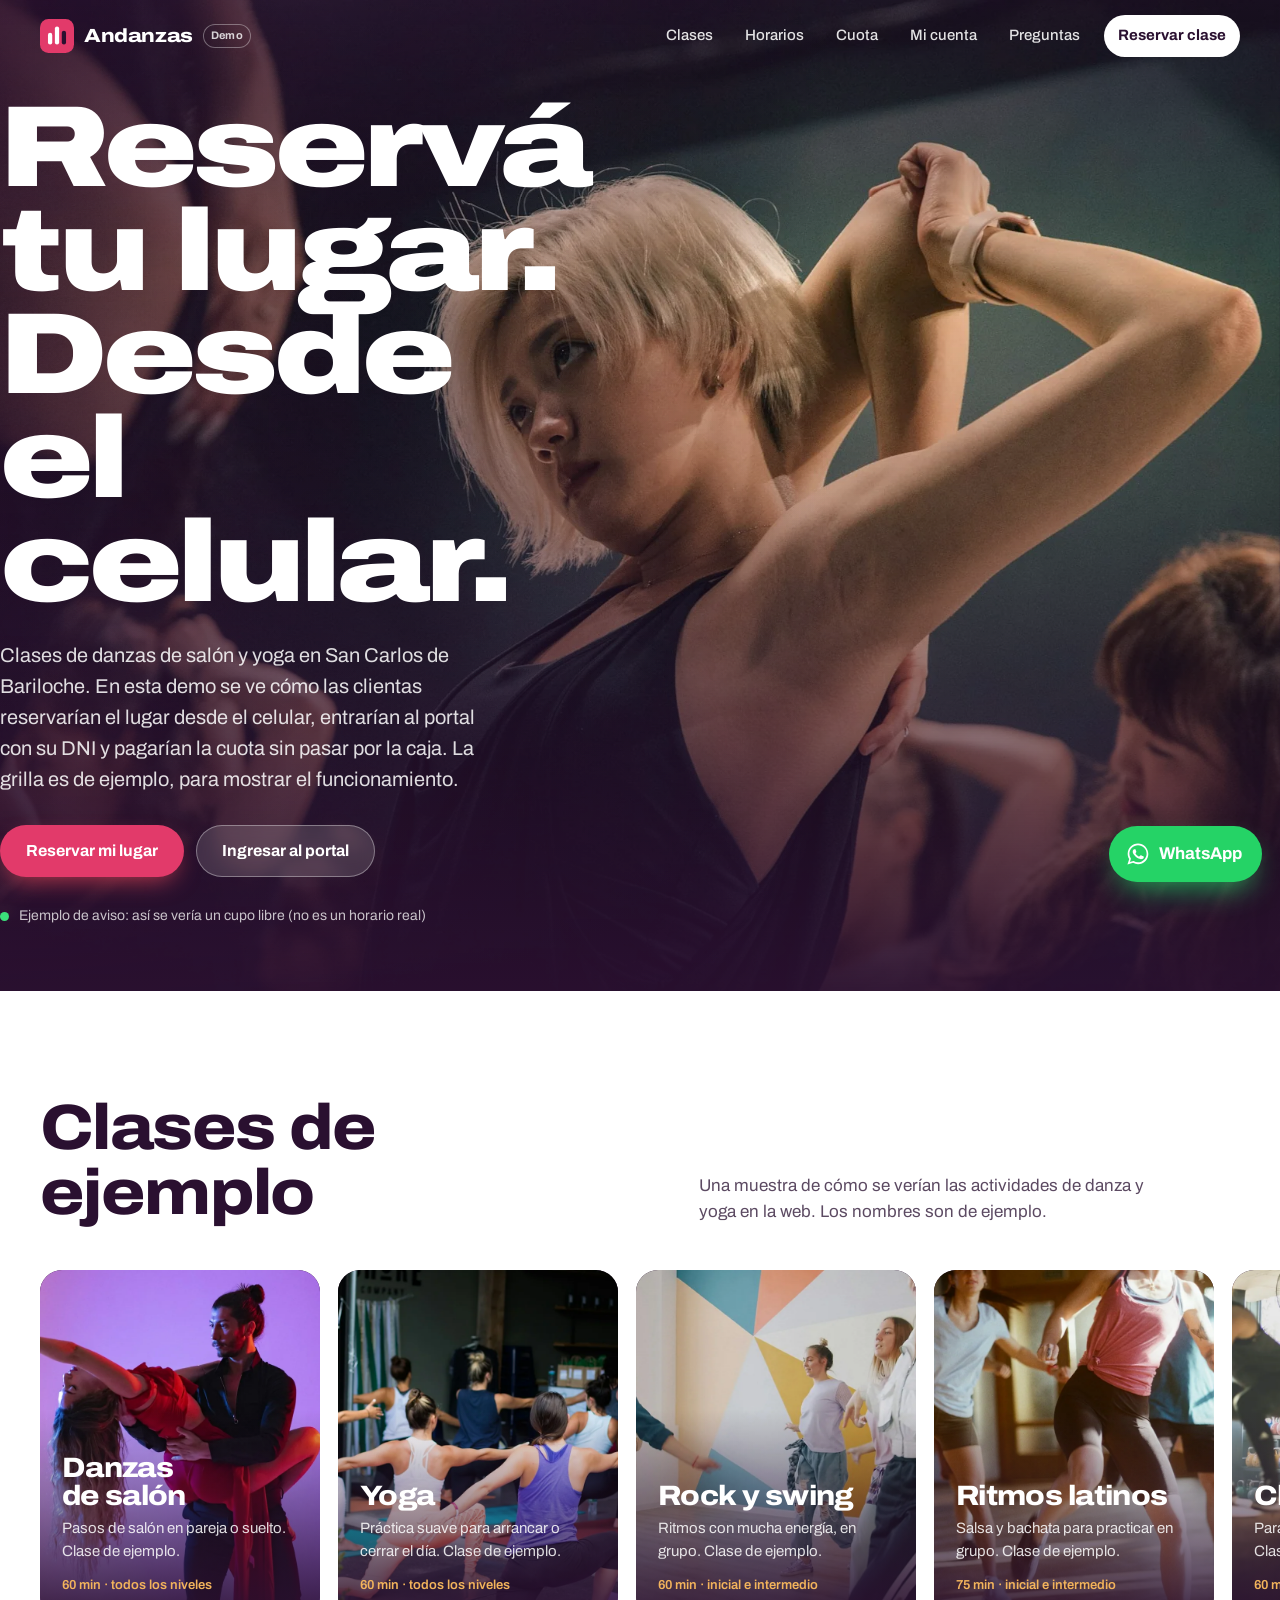
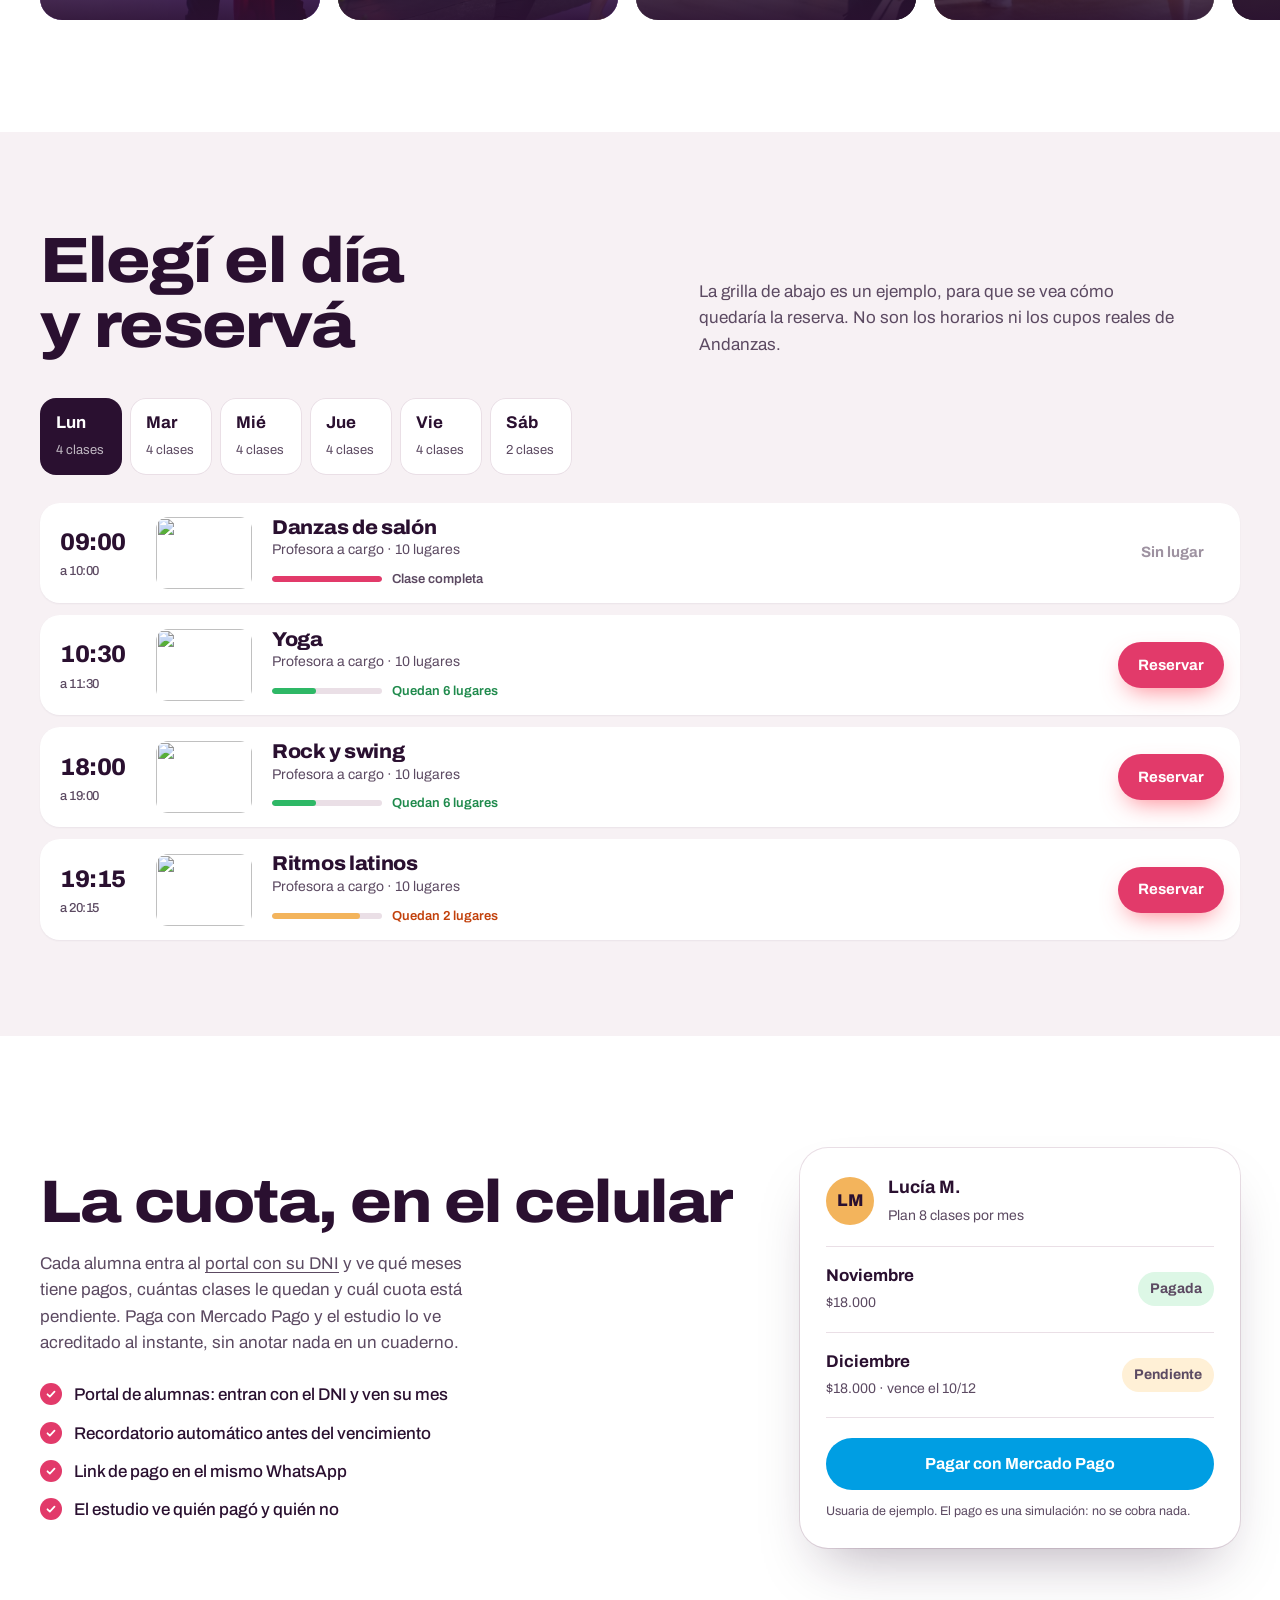
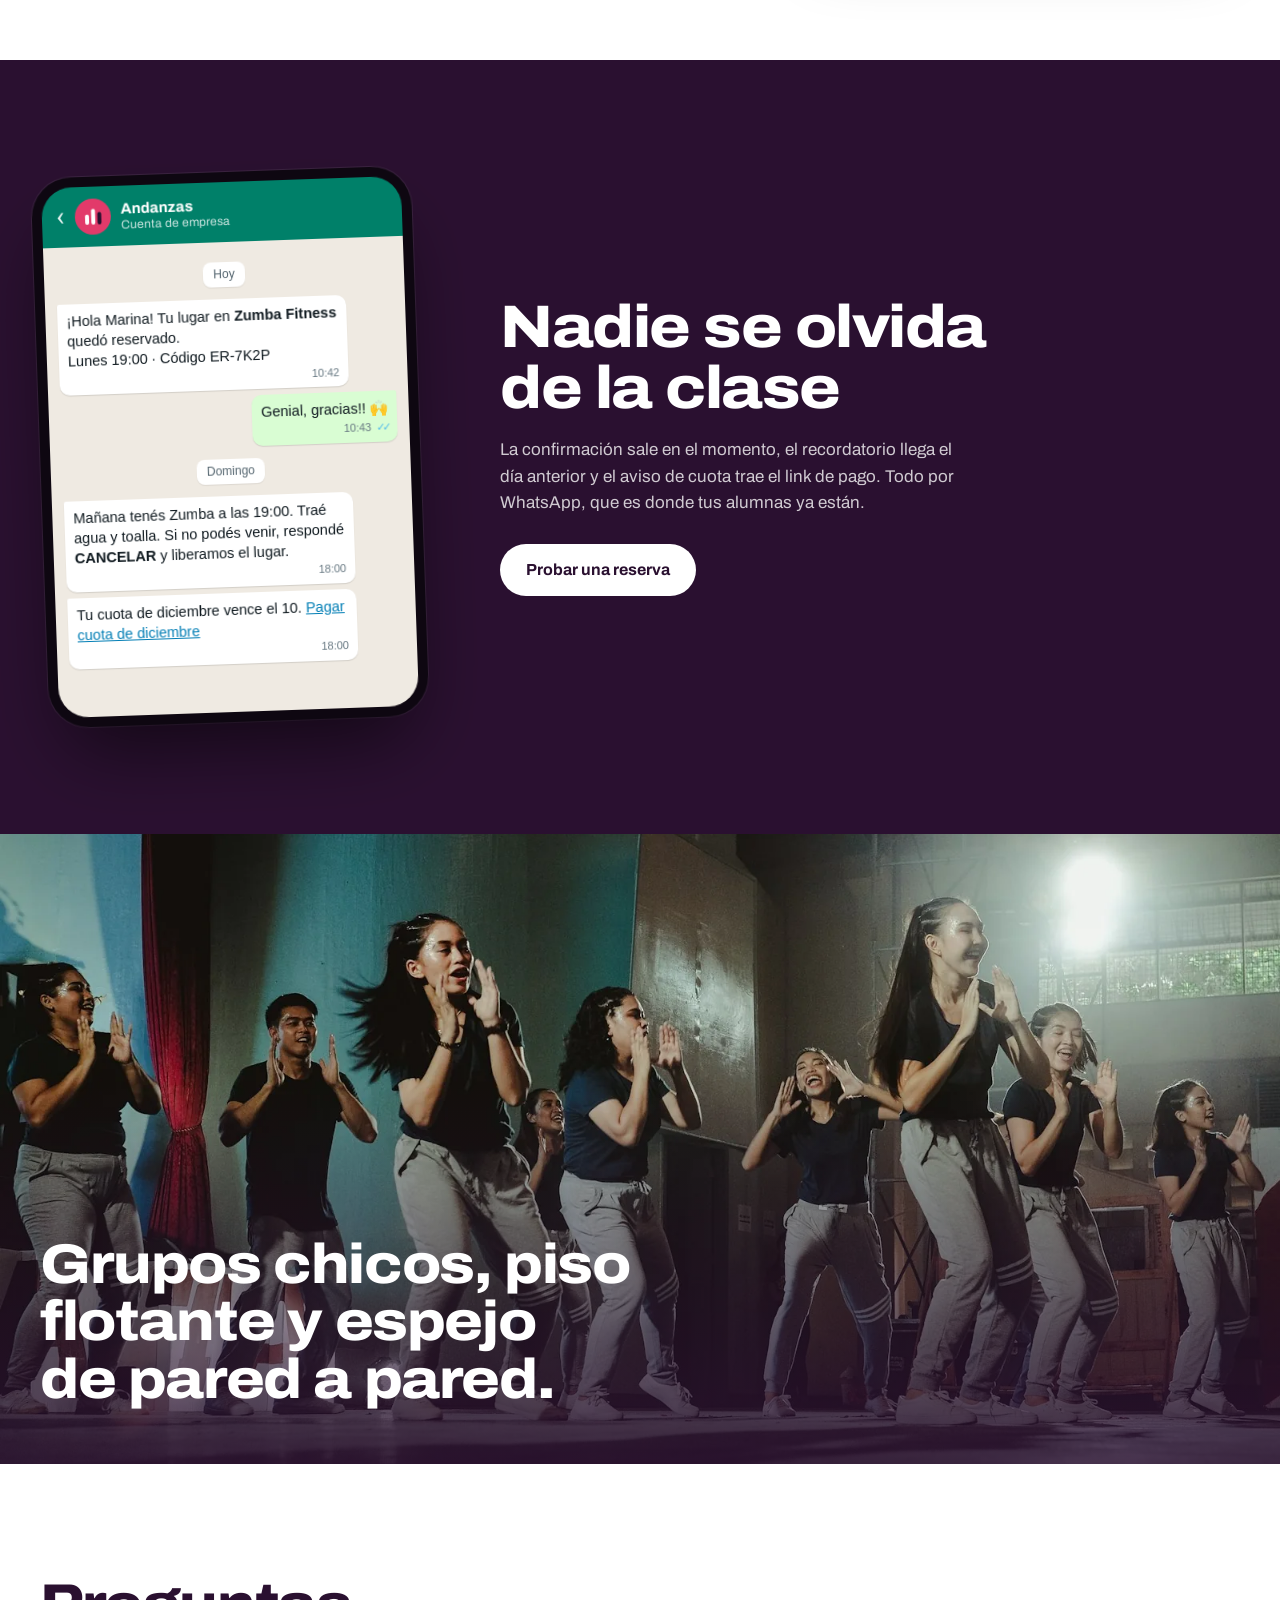
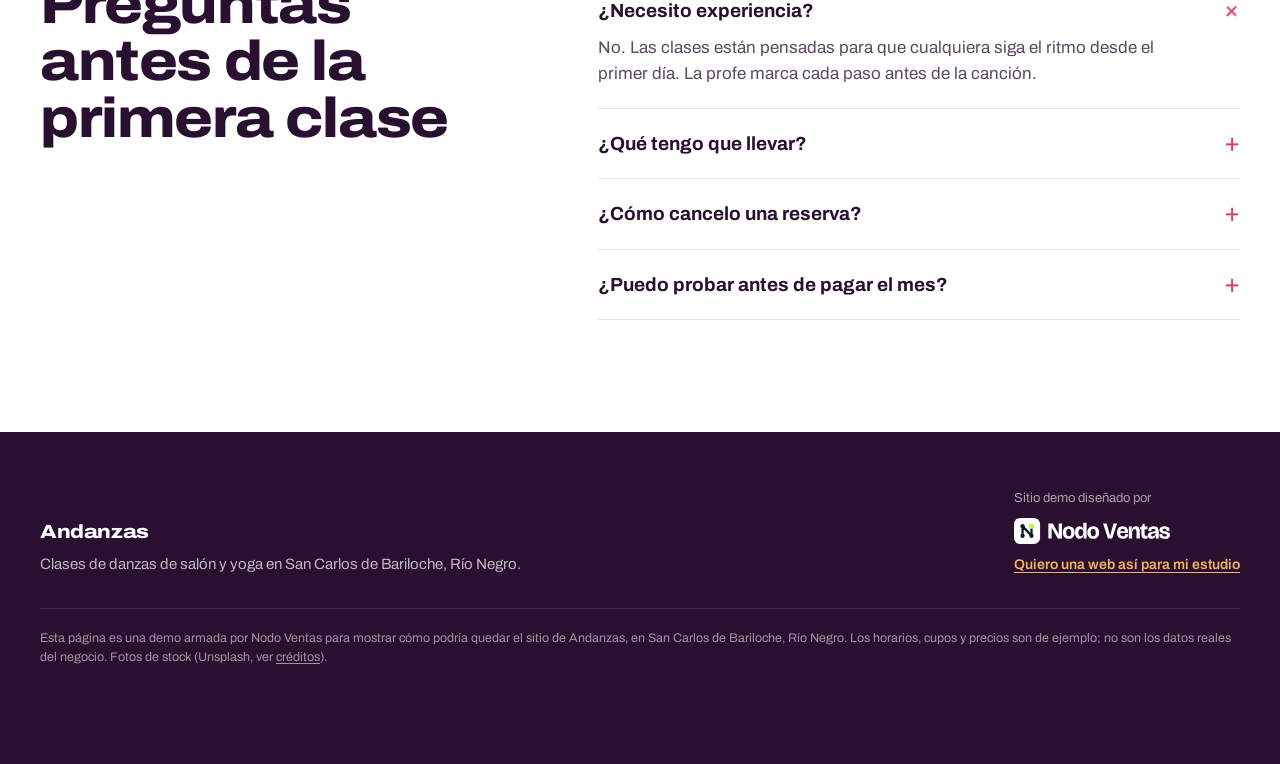
==== index.html @ 7ca219e8 "Demo personalizada de Nodo Ventas: demo-andanzas-bariloche" ====
<!DOCTYPE html>
<html lang="es-AR">
<head>
  <meta charset="utf-8">
  <meta name="viewport" content="width=device-width, initial-scale=1, viewport-fit=cover">
  <title>Andanzas · San Carlos de Bariloche</title>
  <meta name="description" content="Demo de Nodo Ventas para Andanzas, clases de danzas de salón y yoga en San Carlos de Bariloche: reserva desde el celular, portal y cuota. Horarios y precios de ejemplo.">
  <meta name="robots" content="noindex, nofollow">
  <meta name="theme-color" content="#2A1030">
  <link rel="icon" href="favicon.svg" type="image/svg+xml">
  <link rel="preconnect" href="https://fonts.googleapis.com">
  <link rel="preconnect" href="https://fonts.gstatic.com" crossorigin>
  <link href="https://fonts.googleapis.com/css2?family=Archivo:wdth,wght@62..125,400..900&display=swap" rel="stylesheet">
  <link rel="preload" as="image" href="img/hero.webp">
  <link rel="stylesheet" href="styles.css">
</head>
<body>
  <a class="skip" href="#contenido">Saltar al contenido</a>

  <header class="site-header" id="top">
    <div class="wrap header-inner">
      <a class="brand" href="#inicio" aria-label="Andanzas, inicio">
        <svg class="brand-mark" viewBox="0 0 64 64" aria-hidden="true"><rect width="64" height="64" rx="16" fill="#E23A6A"/><rect x="15" y="26" width="8" height="22" rx="4" fill="#fff"/><rect x="28" y="14" width="8" height="34" rx="4" fill="#fff"/><rect x="41" y="22" width="8" height="26" rx="4" fill="#2A1030"/></svg>
        <span class="brand-name">Andanzas</span>
      </a>
      <a class="demo-tag" href="oferta/" title="Sitio demo hecho por Nodo Ventas">Demo</a>
      <button class="menu-btn" type="button" aria-expanded="false" aria-controls="nav" aria-label="Abrir menú"><span></span><span></span></button>
      <nav class="nav" id="nav">
        <a href="#clases">Clases</a>
        <a href="#horarios">Horarios</a>
        <a href="#cuota">Cuota</a>
        <a href="mi-cuenta/">Mi cuenta</a>
        <a href="#preguntas">Preguntas</a>
        <a class="nav-cta" href="#horarios">Reservar clase</a>
      </nav>
    </div>
  </header>

  <main id="contenido">
    <section class="hero" id="inicio">
      <img class="hero-img" src="img/hero.webp" alt="Alumna bailando con los brazos en alto en una clase" width="1920" height="1280" fetchpriority="high">
      <div class="hero-shade" aria-hidden="true"></div>
      <div class="wrap hero-inner no-video">
        <div class="hero-copy">
        <h1 class="hero-title"><span>Reservá tu lugar.</span> <span>Desde el celular.</span></h1>
        <p class="hero-lead">Clases de danzas de salón y yoga en San Carlos de Bariloche. En esta demo se ve cómo las clientas reservarían el lugar desde el celular, entrarían al portal con su DNI y pagarían la cuota sin pasar por la caja. La grilla es de ejemplo, para mostrar el funcionamiento.</p>
        <div class="hero-actions">
          <a class="btn btn-coral" href="#horarios">Reservar mi lugar</a>
          <a class="btn btn-glass" href="mi-cuenta/">Ingresar al portal</a>
        </div>
        <p class="hero-meta"><span class="live-dot" aria-hidden="true"></span> Ejemplo de aviso: así se vería un cupo libre (no es un horario real)</p>
        </div>
      </div>
    </section>

    <section class="clases" id="clases" aria-labelledby="clases-title">
      <div class="wrap section-head">
        <h2 id="clases-title">Clases de ejemplo</h2>
        <p>Una muestra de cómo se verían las actividades de danza y yoga en la web. Los nombres son de ejemplo.</p>
      </div>
      <div class="rail" tabindex="0" aria-label="Clases del estudio">
        <article class="class-tile">
          <img src="img/clase-latino.webp" alt="Pareja bailando un ritmo de salón" loading="lazy" width="1200" height="900">
          <div class="tile-copy"><h3>Danzas de salón</h3><p>Pasos de salón en pareja o suelto. Clase de ejemplo.</p><span class="tile-meta">60 min · todos los niveles</span></div>
        </article>
        <article class="class-tile">
          <img src="img/clase-stretch.webp" alt="Alumna en una pausa de estiramiento" loading="lazy" width="1200" height="900">
          <div class="tile-copy"><h3>Yoga</h3><p>Práctica suave para arrancar o cerrar el día. Clase de ejemplo.</p><span class="tile-meta">60 min · todos los niveles</span></div>
        </article>
        <article class="class-tile">
          <img src="img/clase-coreo.webp" alt="Grupo bailando una coreografía en el estudio" loading="lazy" width="1200" height="900">
          <div class="tile-copy"><h3>Rock y swing</h3><p>Ritmos con mucha energía, en grupo. Clase de ejemplo.</p><span class="tile-meta">60 min · inicial e intermedio</span></div>
        </article>
        <article class="class-tile">
          <img src="img/clase-zumba.webp" alt="Grupo bailando en un salón" loading="lazy" width="1200" height="900">
          <div class="tile-copy"><h3>Ritmos latinos</h3><p>Salsa y bachata para practicar en grupo. Clase de ejemplo.</p><span class="tile-meta">75 min · inicial e intermedio</span></div>
        </article>
        <article class="class-tile">
          <img src="img/clase-funcional.webp" alt="Alumna entrenando" loading="lazy" width="1200" height="900">
          <div class="tile-copy"><h3>Clase inicial</h3><p>Para quien entra por primera vez. Clase de ejemplo.</p><span class="tile-meta">60 min · inicial</span></div>
        </article>
        <article class="class-tile">
          <img src="img/clase-hiit.webp" alt="Alumna en un trabajo de movilidad" loading="lazy" width="1200" height="900">
          <div class="tile-copy"><h3>Estiramiento</h3><p>Cierre suave después de bailar. Clase de ejemplo.</p><span class="tile-meta">45 min · todos los niveles</span></div>
        </article>
      </div>
    </section>

    <section class="horarios" id="horarios" aria-labelledby="horarios-title">
      <div class="wrap">
        <div class="section-head">
          <h2 id="horarios-title">Elegí el día y reservá</h2>
          <p>La grilla de abajo es un ejemplo, para que se vea cómo quedaría la reserva. No son los horarios ni los cupos reales de Andanzas.</p>
        </div>
        <div class="days" role="tablist" aria-label="Día de la semana" id="days"></div>
        <div class="schedule" id="schedule" role="tabpanel" aria-live="polite"></div>
      </div>
    </section>

    <section class="cuota" id="cuota" aria-labelledby="cuota-title">
      <div class="wrap cuota-grid">
        <div class="cuota-copy">
          <h2 id="cuota-title">La cuota, en el celular</h2>
          <p>Cada alumna entra al <a href="mi-cuenta/">portal con su DNI</a> y ve qué meses tiene pagos, cuántas clases le quedan y cuál cuota está pendiente. Paga con Mercado Pago y el estudio lo ve acreditado al instante, sin anotar nada en un cuaderno.</p>
          <ul class="ticks">
            <li>Portal de alumnas: entran con el DNI y ven su mes</li>
            <li>Recordatorio automático antes del vencimiento</li>
            <li>Link de pago en el mismo WhatsApp</li>
            <li>El estudio ve quién pagó y quién no</li>
          </ul>
        </div>
        <div class="account" aria-label="Cuenta de alumna de ejemplo">
          <div class="account-head">
            <div class="avatar" aria-hidden="true">LM</div>
            <div><strong>Lucía M.</strong><span>Plan 8 clases por mes</span></div>
          </div>
          <div class="fee-row"><div><strong>Noviembre</strong><span>$18.000</span></div><span class="badge badge-ok">Pagada</span></div>
          <div class="fee-row" id="fee-dic"><div><strong>Diciembre</strong><span>$18.000 · vence el 10/12</span></div><span class="badge badge-pend" id="badge-dic">Pendiente</span></div>
          <button class="btn btn-mp" type="button" id="btn-mp">Pagar con Mercado Pago</button>
          <p class="fine-print">Usuaria de ejemplo. El pago es una simulación: no se cobra nada.</p>
        </div>
      </div>
    </section>

    <section class="avisos" aria-labelledby="avisos-title">
      <div class="wrap avisos-grid">
        <div class="phone" aria-hidden="true">
          <div class="wa-top"><span class="wa-back">‹</span><span class="wa-ava"><svg viewBox="0 0 64 64"><rect width="64" height="64" rx="32" fill="#E23A6A"/><rect x="18" y="28" width="7" height="18" rx="3.5" fill="#fff"/><rect x="29" y="18" width="7" height="28" rx="3.5" fill="#fff"/><rect x="40" y="24" width="7" height="22" rx="3.5" fill="#2A1030"/></svg></span><span class="wa-name"><b>Andanzas</b><small>Cuenta de empresa</small></span></div>
          <div class="wa-body">
            <div class="wa-day">Hoy</div>
            <div class="bubble in"><p>¡Hola Marina! Tu lugar en <b>Zumba Fitness</b> quedó reservado.<br>Lunes 19:00 · Código ER-7K2P</p><time>10:42</time></div>
            <div class="bubble out"><p>Genial, gracias!! 🙌</p><time>10:43 <span class="ticks-blue">✓✓</span></time></div>
            <div class="wa-day">Domingo</div>
            <div class="bubble in"><p>Mañana tenés Zumba a las 19:00. Traé agua y toalla. Si no podés venir, respondé <b>CANCELAR</b> y liberamos el lugar.</p><time>18:00</time></div>
            <div class="bubble in"><p>Tu cuota de diciembre vence el 10. <span class="wa-link">Pagar cuota de diciembre</span></p><time>18:00</time></div>
          </div>
        </div>
        <div class="avisos-copy">
          <h2 id="avisos-title">Nadie se olvida de la clase</h2>
          <p>La confirmación sale en el momento, el recordatorio llega el día anterior y el aviso de cuota trae el link de pago. Todo por WhatsApp, que es donde tus alumnas ya están.</p>
          <a class="btn btn-ink" href="#horarios">Probar una reserva</a>
        </div>
      </div>
    </section>

    <section class="sala" aria-label="El estudio">
      <img src="img/grupo-hiphop.webp" alt="Grupo bailando una coreografía frente al espejo" loading="lazy" width="1600" height="1000">
      <div class="wrap sala-copy">
        <h2>Grupos chicos, piso flotante y espejo de pared a pared.</h2>
      </div>
    </section>

    <section class="faq" id="preguntas" aria-labelledby="faq-title">
      <div class="wrap faq-grid">
        <h2 id="faq-title">Preguntas antes de la primera clase</h2>
        <div>
          <details open><summary>¿Necesito experiencia?</summary><p>No. Las clases están pensadas para que cualquiera siga el ritmo desde el primer día. La profe marca cada paso antes de la canción.</p></details>
          <details><summary>¿Qué tengo que llevar?</summary><p>Zapatillas cómodas, ropa para moverte, agua y una toalla chica. Las colchonetas las pone el estudio.</p></details>
          <details><summary>¿Cómo cancelo una reserva?</summary><p>Respondé CANCELAR al WhatsApp de confirmación hasta 2 horas antes. El lugar se libera para otra alumna.</p></details>
          <details><summary>¿Puedo probar antes de pagar el mes?</summary><p>Sí, la primera clase es de prueba. Reservala como cualquier otra y avisanos que es tu primera vez.</p></details>
        </div>
      </div>
    </section>
  </main>

  <footer class="site-footer">
    <div class="wrap footer-grid">
      <div class="footer-brand">
        <span class="brand-name">Andanzas</span>
        <p>Clases de danzas de salón y yoga en San Carlos de Bariloche, Río Negro.</p>
      </div>
      <div class="made-by">
        <span>Sitio demo diseñado por</span>
        <a href="oferta/" aria-label="Nodo Ventas, ver la oferta"><img src="img/nodo/nodo-ventas-logo-blanco.svg" alt="Nodo Ventas" width="150" height="25"></a>
        <a class="made-link" href="oferta/">Quiero una web así para mi estudio</a>
      </div>
    </div>
    <p class="wrap legal">Esta página es una demo armada por Nodo Ventas para mostrar cómo podría quedar el sitio de Andanzas, en San Carlos de Bariloche, Río Negro. Los horarios, cupos y precios son de ejemplo; no son los datos reales del negocio. Fotos de stock (Unsplash, ver <a href="CREDITS.md">créditos</a>).</p>
  </footer>

  <a class="wa-float" href="https://wa.me/5491100000000?text=Hola%21%20Quiero%20reservar%20una%20clase%20de%20prueba" id="btn-wa" target="_blank" rel="noopener" aria-label="Escribir por WhatsApp">
    <svg viewBox="0 0 32 32" aria-hidden="true"><path fill="currentColor" d="M16 3C9 3 3.3 8.6 3.3 15.6c0 2.4.7 4.7 1.9 6.7L3 29l6.9-2.1c1.9 1 4 1.6 6.1 1.6 7 0 12.7-5.6 12.7-12.6S23 3 16 3zm0 23.2c-1.9 0-3.8-.5-5.4-1.5l-.4-.2-4.1 1.2 1.2-4-.3-.4a10.4 10.4 0 0 1-1.6-5.6C5.4 9.9 10.1 5.3 16 5.3s10.6 4.6 10.6 10.3S21.9 26.2 16 26.2zm5.8-7.7c-.3-.2-1.9-.9-2.2-1-.3-.1-.5-.2-.7.2-.2.3-.8 1-1 1.2-.2.2-.4.2-.7.1-.3-.2-1.3-.5-2.5-1.6-.9-.8-1.6-1.8-1.7-2.1-.2-.3 0-.5.1-.6l.5-.6c.2-.2.2-.3.3-.6.1-.2 0-.4 0-.6l-1-2.4c-.3-.6-.5-.5-.7-.5h-.6c-.2 0-.6.1-.9.4-.3.3-1.2 1.1-1.2 2.7s1.2 3.2 1.4 3.4c.2.2 2.4 3.6 5.8 5 2.9 1.1 3.4.9 4 .8.6-.1 1.9-.8 2.2-1.5.3-.8.3-1.4.2-1.5-.1-.2-.3-.3-.6-.4z"/></svg>
    <span>WhatsApp</span>
  </a>

  <div class="modal" id="modal-reserva" hidden>
    <div class="sheet" role="dialog" aria-modal="true" aria-labelledby="reserva-titulo">
      <button class="sheet-x" type="button" data-close aria-label="Cerrar">×</button>
      <div id="reserva-form">
        <h2 id="reserva-titulo">Reservar lugar</h2>
        <p class="class-resume" id="reserva-resumen"></p>
        <label for="nombre">Tu nombre</label>
        <input id="nombre" name="nombre" autocomplete="name" required placeholder="Marina López">
        <label for="whatsapp">Tu WhatsApp</label>
        <input id="whatsapp" name="whatsapp" inputmode="tel" autocomplete="tel" required placeholder="362 455-0000">
        <button class="btn btn-coral btn-block" type="button" id="btn-confirmar">Confirmar reserva</button>
        <p class="fine-print">Demo: los datos quedan solo en este celular y no se envía ningún mensaje.</p>
      </div>
      <div id="reserva-ok" hidden>
        <div class="ok-head">
          <span class="ok-check" aria-hidden="true"><svg viewBox="0 0 24 24"><path d="M5 12.5l4.2 4.2L19 7" fill="none" stroke="currentColor" stroke-width="2.6" stroke-linecap="round" stroke-linejoin="round"/></svg></span>
          <div><h2>Lugar reservado</h2><p class="class-resume" id="ok-resumen"></p></div>
        </div>
        <p class="wa-label">Este WhatsApp le llega a la alumna:</p>
        <div class="wa-mini">
          <div class="wa-top"><span class="wa-ava"><svg viewBox="0 0 64 64"><rect width="64" height="64" rx="32" fill="#E23A6A"/><rect x="18" y="28" width="7" height="18" rx="3.5" fill="#fff"/><rect x="29" y="18" width="7" height="28" rx="3.5" fill="#fff"/><rect x="40" y="24" width="7" height="22" rx="3.5" fill="#2A1030"/></svg></span><span class="wa-name"><b>Andanzas</b><small>en línea</small></span></div>
          <div class="wa-body"><div class="bubble in" id="ok-wa"></div></div>
        </div>
        <button class="btn btn-ink btn-block" type="button" data-close>Listo</button>
      </div>
    </div>
  </div>

  <div class="modal" id="modal-pago" hidden>
    <div class="sheet" role="dialog" aria-modal="true" aria-labelledby="pago-titulo">
      <button class="sheet-x" type="button" data-close aria-label="Cerrar">×</button>
      <div id="pago-form">
        <h2 id="pago-titulo">Cuota de diciembre</h2>
        <p class="pay-amount">$18.000</p>
        <p class="class-resume">Plan 8 clases · Andanzas</p>
        <fieldset class="pay-methods">
          <legend>Medio de pago</legend>
          <label><input type="radio" name="pm" checked> Dinero en cuenta de Mercado Pago</label>
          <label><input type="radio" name="pm"> Tarjeta de débito o crédito</label>
        </fieldset>
        <button class="btn btn-mp btn-block" type="button" id="btn-pagar">Pagar $18.000</button>
        <p class="fine-print">Simulación de demo: no se abre un checkout real ni se cobra nada.</p>
      </div>
      <div id="pago-ok" hidden>
        <div class="ok-head">
          <span class="ok-check" aria-hidden="true"><svg viewBox="0 0 24 24"><path d="M5 12.5l4.2 4.2L19 7" fill="none" stroke="currentColor" stroke-width="2.6" stroke-linecap="round" stroke-linejoin="round"/></svg></span>
          <div><h2>Pago aprobado</h2><p class="class-resume">Diciembre quedó acreditado en tu cuenta.</p></div>
        </div>
        <button class="btn btn-ink btn-block" type="button" data-close>Volver</button>
      </div>
    </div>
  </div>

  <script src="app.js"></script>
</body>
</html>
---- styles.css ----
:root {
  --plum: #2A1030;
  --plum-2: #3D1848;
  --coral: #E23A6A;
  --coral-ink: #C41F52;
  --amber: #F3B45C;
  --paper: #FFFFFF;
  --mist: #F7F1F4;
  --ink: #2A1030;
  --ink-soft: #5C4A62;
  --line: #EADFE6;
  --mp: #009EE3;
  --wa: #25D366;
  --font: "Archivo", "Helvetica Neue", Arial, sans-serif;
  --max: 1200px;
  --ease: cubic-bezier(.16, 1, .3, 1);
}
*, *::before, *::after { box-sizing: border-box; }
html { scroll-behavior: smooth; -webkit-text-size-adjust: 100%; }
@media (prefers-reduced-motion: reduce) { html { scroll-behavior: auto; } *, *::before, *::after { animation: none !important; transition: none !important; } }
body { margin: 0; background: var(--paper); color: var(--ink); font-family: var(--font); font-size: 17px; line-height: 1.55; -webkit-font-smoothing: antialiased; font-variation-settings: "wdth" 100; }
::selection { background: var(--coral); color: #fff; }
img { max-width: 100%; display: block; }
a { color: inherit; text-underline-offset: .18em; }
button, input { font: inherit; color: inherit; }
button { cursor: pointer; }
:focus-visible { outline: 3px solid var(--amber); outline-offset: 3px; border-radius: 6px; }
h1, h2, h3 { margin: 0; line-height: 1.02; letter-spacing: -0.025em; font-weight: 800; font-stretch: 112%; font-variation-settings: "wdth" 112; text-wrap: balance; }
p { margin: 0; }
.wrap { width: min(var(--max), calc(100% - 40px)); margin-inline: auto; }
.skip { position: absolute; left: 12px; top: -48px; z-index: 100; background: var(--amber); color: var(--ink); padding: 8px 12px; border-radius: 8px; }
.skip:focus { top: 12px; }

/* header */
.site-header { position: fixed; inset: 0 0 auto; z-index: 40; color: #fff; transition: background .4s var(--ease), box-shadow .4s var(--ease); }
.site-header.solid { background: rgba(36, 16, 43, .92); backdrop-filter: saturate(1.4) blur(14px); box-shadow: 0 1px 0 rgba(255,255,255,.08); }
.header-inner { display: flex; align-items: center; justify-content: space-between; min-height: 72px; gap: 16px; }
.brand { display: inline-flex; align-items: center; gap: 10px; text-decoration: none; }
.brand-mark { width: 34px; height: 34px; }
.brand-name { font-weight: 800; font-size: 19px; letter-spacing: -0.02em; font-variation-settings: "wdth" 118; }
.nav { display: flex; align-items: center; gap: 4px; }
.nav a { text-decoration: none; font-size: 15px; font-weight: 500; padding: 9px 14px; border-radius: 999px; opacity: .88; transition: background .2s, opacity .2s; }
.nav a:hover { opacity: 1; background: rgba(255,255,255,.1); }
.nav .nav-cta { background: #fff; color: var(--plum); font-weight: 700; opacity: 1; margin-left: 6px; }
.nav .nav-cta:hover { background: var(--amber); }
.menu-btn { display: none; width: 44px; height: 44px; border: 0; border-radius: 12px; background: rgba(255,255,255,.12); position: relative; }
.menu-btn span { position: absolute; left: 13px; right: 13px; height: 2px; background: #fff; border-radius: 2px; transition: transform .3s var(--ease); }
.menu-btn span:first-child { top: 17px; } .menu-btn span:last-child { top: 25px; }
.menu-btn[aria-expanded="true"] span:first-child { transform: translateY(4px) rotate(45deg); }
.menu-btn[aria-expanded="true"] span:last-child { transform: translateY(-4px) rotate(-45deg); }
@media (max-width: 860px) {
  .menu-btn { display: block; }
  .nav { position: absolute; top: 72px; left: 12px; right: 12px; flex-direction: column; align-items: stretch; padding: 10px; border-radius: 18px; background: var(--plum); box-shadow: 0 24px 48px rgba(0,0,0,.35); opacity: 0; transform: translateY(-8px); pointer-events: none; transition: opacity .25s var(--ease), transform .25s var(--ease); }
  .nav.open { opacity: 1; transform: none; pointer-events: auto; }
  .nav a { padding: 14px 16px; font-size: 17px; }
  .nav .nav-cta { margin: 6px 0 0; text-align: center; }
}

/* buttons */
.btn { display: inline-flex; align-items: center; justify-content: center; gap: 8px; min-height: 52px; padding: 0 26px; border-radius: 999px; border: 0; font-weight: 700; font-size: 16px; text-decoration: none; transition: transform .2s var(--ease), background .2s, box-shadow .2s; }
.btn:active { transform: scale(.97); }
.btn-coral { background: var(--coral); color: #fff; box-shadow: 0 10px 24px -8px rgba(255,77,94,.7); }
.btn-coral:hover { background: var(--coral-ink); }
.btn-glass { background: rgba(255,255,255,.14); color: #fff; backdrop-filter: blur(8px); box-shadow: inset 0 0 0 1px rgba(255,255,255,.35); }
.btn-glass:hover { background: rgba(255,255,255,.24); }
.btn-ink { background: var(--plum); color: #fff; }
.btn-ink:hover { background: var(--plum-2); }
.btn-mp { background: var(--mp); color: #fff; }
.btn-mp:hover { background: #0088c4; }
.btn-ghost { background: transparent; box-shadow: inset 0 0 0 1.5px var(--line); color: var(--ink); }
.btn-block { width: 100%; }
.btn[disabled] { opacity: .45; cursor: not-allowed; box-shadow: none; }

/* hero */
.hero { position: relative; min-height: 100svh; display: flex; align-items: flex-end; color: #fff; overflow: hidden; background: var(--plum); }
.hero-img { position: absolute; inset: 0; width: 100%; height: 100%; object-fit: cover; object-position: 62% 30%; transform: scale(1.06); animation: settle 1.8s var(--ease) forwards; }
.hero-shade { position: absolute; inset: 0; background: linear-gradient(180deg, rgba(42, 16, 48,.55) 0%, rgba(42, 16, 48,0) 28%, rgba(42, 16, 48,.2) 50%, rgba(42, 16, 48,.94) 100%), linear-gradient(90deg, rgba(42, 16, 48,.7) 0%, rgba(42, 16, 48,0) 65%); }
.hero-inner { position: relative; padding: 96px 0 64px; display: grid; grid-template-columns: 1.15fr minmax(260px, 360px); gap: 40px; align-items: end; width: 100%; }
.hero-video { width: min(100%, 360px); aspect-ratio: 9 / 16; justify-self: end; border-radius: 22px; overflow: hidden; background: #000; box-shadow: 0 28px 60px -18px rgba(0,0,0,.7), 0 0 0 1px rgba(255,255,255,.14); }
.hero-video video { width: 100%; height: 100%; display: block; object-fit: contain; background: #000; }
.hero-copy { min-width: 0; }
.hero-title { font-size: clamp(50px, 9vw, 124px); line-height: .9; letter-spacing: -0.035em; font-weight: 900; font-variation-settings: "wdth" 125; max-width: 11ch; }
.hero-title span { display: inline-block; opacity: 0; transform: translateY(.35em); animation: rise .9s var(--ease) forwards; }
.hero-title span:nth-child(2) { animation-delay: .12s; }
.hero-title span:nth-child(3) { animation-delay: .24s; color: var(--amber); }
.hero-lead { max-width: 46ch; margin-top: 26px; font-size: clamp(17px, 1.6vw, 20px); color: rgba(255,255,255,.86); }
.hero-actions { display: flex; flex-wrap: wrap; gap: 12px; margin-top: 30px; }
.hero-meta { display: flex; align-items: center; gap: 10px; margin-top: 28px; font-size: 14px; color: rgba(255,255,255,.75); }
.live-dot { width: 9px; height: 9px; border-radius: 50%; background: #3BE07A; box-shadow: 0 0 0 0 rgba(59,224,122,.6); animation: pulse 2s infinite; }
@keyframes settle { to { transform: scale(1); } }
@keyframes rise { to { opacity: 1; transform: none; } }
@keyframes pulse { 70% { box-shadow: 0 0 0 10px rgba(59,224,122,0); } 100% { box-shadow: 0 0 0 0 rgba(59,224,122,0); } }

/* sections */
section { scroll-margin-top: 72px; }
.section-head { display: grid; grid-template-columns: 1.1fr 1fr; gap: 24px 64px; align-items: end; margin-bottom: 40px; }
.section-head h2 { font-size: clamp(36px, 5vw, 64px); }
.section-head p { color: var(--ink-soft); max-width: 48ch; }
@media (max-width: 860px) { .section-head { grid-template-columns: 1fr; margin-bottom: 28px; } }

.clases { padding: 104px 0 88px; }
.rail { display: grid; grid-auto-flow: column; grid-auto-columns: minmax(280px, 31%); gap: 18px; overflow-x: auto; scroll-snap-type: x mandatory; padding: 4px max(20px, calc((100% - var(--max)) / 2)) 24px; scroll-padding-inline: max(20px, calc((100% - var(--max)) / 2)); scrollbar-width: thin; scrollbar-color: var(--coral) var(--mist); }
.rail::-webkit-scrollbar { height: 6px; } .rail::-webkit-scrollbar-thumb { background: var(--coral); border-radius: 6px; } .rail::-webkit-scrollbar-track { background: var(--mist); }
@media (max-width: 860px) { .rail { grid-auto-columns: 78%; } }
.class-tile { position: relative; scroll-snap-align: start; border-radius: 22px; overflow: hidden; aspect-ratio: 4 / 5; background: var(--plum); color: #fff; isolation: isolate; }
.class-tile img { position: absolute; inset: 0; width: 100%; height: 100%; object-fit: cover; transition: transform .8s var(--ease); z-index: -1; }
.class-tile::after { content: ""; position: absolute; inset: 0; z-index: -1; background: linear-gradient(180deg, rgba(42, 16, 48,0) 40%, rgba(42, 16, 48,.92) 100%); }
.class-tile:hover img { transform: scale(1.05); }
.tile-copy { position: absolute; inset: auto 0 0; padding: 22px; }
.tile-copy h3 { font-size: 28px; }
.tile-copy p { margin-top: 6px; color: rgba(255,255,255,.85); font-size: 15px; }
.tile-meta { display: inline-block; margin-top: 12px; font-size: 13px; font-weight: 600; color: var(--amber); }

/* horarios */
.horarios { padding: 96px 0; background: var(--mist); }
.days { display: flex; gap: 8px; overflow-x: auto; padding-bottom: 6px; margin-bottom: 22px; scrollbar-width: none; }
.days::-webkit-scrollbar { display: none; }
.day { flex: 0 0 auto; min-width: 82px; padding: 12px 16px; border-radius: 16px; border: 0; background: #fff; color: var(--ink); text-align: left; box-shadow: inset 0 0 0 1px var(--line); transition: background .2s, color .2s; }
.day b { display: block; font-size: 17px; }
.day small { color: var(--ink-soft); font-size: 13px; }
.day[aria-selected="true"] { background: var(--plum); color: #fff; box-shadow: none; }
.day[aria-selected="true"] small { color: rgba(255,255,255,.7); }
.schedule { display: grid; gap: 12px; }
.slot { display: grid; grid-template-columns: 76px 96px 1fr auto; align-items: center; gap: 20px; padding: 14px 16px 14px 20px; border-radius: 20px; background: #fff; box-shadow: 0 1px 2px rgba(42, 16, 48,.06); animation: rise .5s var(--ease) both; opacity: 0; transform: translateY(8px); }
.slot:nth-child(2) { animation-delay: .05s; } .slot:nth-child(3) { animation-delay: .1s; }
.slot-time { font-size: 24px; font-weight: 800; font-variant-numeric: tabular-nums; letter-spacing: -0.02em; }
.slot-time small { display: block; font-size: 13px; font-weight: 500; color: var(--ink-soft); }
.slot img { width: 96px; height: 72px; object-fit: cover; border-radius: 12px; }
.slot h3 { font-size: 20px; letter-spacing: -0.015em; font-variation-settings: "wdth" 105; }
.slot-sub { color: var(--ink-soft); font-size: 14px; margin-top: 2px; }
.spots { display: flex; align-items: center; gap: 10px; margin-top: 8px; font-size: 13px; font-weight: 600; }
.bar { width: 110px; height: 6px; border-radius: 6px; background: var(--line); overflow: hidden; }
.bar i { display: block; height: 100%; background: var(--coral); border-radius: 6px; }
.spots.ok { color: #1F8A4C; } .spots.ok .bar i { background: #2EB866; }
.spots.warn { color: #C2410C; } .spots.warn .bar i { background: var(--amber); }
.spots.full { color: var(--ink-soft); }
.slot .btn { min-height: 46px; padding: 0 20px; font-size: 15px; }
@media (max-width: 720px) {
  .slot { grid-template-columns: 64px 1fr; grid-template-areas: "time info" "btn btn"; gap: 12px 14px; padding: 16px; }
  .slot img { display: none; }
  .slot-time { grid-area: time; font-size: 21px; }
  .slot-info { grid-area: info; }
  .slot .btn { grid-area: btn; width: 100%; }
}

/* cuota */
.cuota { padding: 112px 0; }
.cuota-grid { display: grid; grid-template-columns: 1fr minmax(320px, 440px); gap: 64px; align-items: center; }
.cuota-copy h2, .avisos-copy h2 { font-size: clamp(36px, 5vw, 60px); }
.cuota-copy > p, .avisos-copy > p { margin-top: 18px; color: var(--ink-soft); max-width: 46ch; }
.ticks { list-style: none; padding: 0; margin: 26px 0 0; display: grid; gap: 12px; }
.ticks li { display: flex; gap: 12px; align-items: flex-start; font-weight: 500; }
.ticks li::before { content: ""; flex: 0 0 22px; height: 22px; border-radius: 50%; background: var(--coral) url("data:image/svg+xml,%3Csvg xmlns='http://www.w3.org/2000/svg' viewBox='0 0 24 24'%3E%3Cpath d='M6 12.5l4 4L18 8' fill='none' stroke='white' stroke-width='3' stroke-linecap='round' stroke-linejoin='round'/%3E%3C/svg%3E") center/14px no-repeat; margin-top: 1px; }
.account { background: #fff; border-radius: 28px; padding: 26px; box-shadow: 0 30px 60px -24px rgba(42, 16, 48,.35), 0 0 0 1px var(--line); }
.account-head { display: flex; gap: 14px; align-items: center; padding-bottom: 18px; border-bottom: 1px solid var(--line); }
.account-head strong { display: block; font-size: 18px; } .account-head span { color: var(--ink-soft); font-size: 14px; }
.avatar { width: 48px; height: 48px; border-radius: 50%; display: grid; place-items: center; background: var(--amber); color: var(--plum); font-weight: 800; }
.fee-row { display: flex; justify-content: space-between; align-items: center; padding: 16px 0; border-bottom: 1px solid var(--line); }
.fee-row strong { display: block; } .fee-row span { color: var(--ink-soft); font-size: 14px; }
.badge { font-size: 13px; font-weight: 700; padding: 6px 12px; border-radius: 999px; }
.badge-ok { background: #DDF7E6; color: #136C38; }
.badge-pend { background: #FFF0D6; color: #9A4A00; }
.account .btn-mp { width: 100%; margin-top: 20px; }
.fine-print { font-size: 12.5px; color: var(--ink-soft); margin-top: 12px; }
@media (max-width: 860px) { .cuota-grid { grid-template-columns: 1fr; gap: 40px; } .cuota { padding: 80px 0; } }

/* avisos */
.avisos { padding: 112px 0; background: var(--plum); color: #fff; overflow: hidden; }
.avisos-grid { display: grid; grid-template-columns: minmax(300px, 380px) 1fr; gap: 80px; align-items: center; }
.avisos-copy > p { color: rgba(255,255,255,.78); }
.avisos-copy .btn { margin-top: 28px; background: #fff; color: var(--plum); }
.phone { border-radius: 40px; padding: 10px; background: #0E0711; box-shadow: 0 40px 80px -20px rgba(0,0,0,.6), 0 0 0 1px rgba(255,255,255,.08); transform: rotate(-2deg); }
.phone .wa-top { border-radius: 30px 30px 0 0; }
.phone .wa-body { border-radius: 0 0 30px 30px; min-height: 470px; }
@media (max-width: 860px) { .avisos-grid { grid-template-columns: 1fr; gap: 48px; } .phone { transform: none; max-width: 380px; } .avisos { padding: 80px 0; } }

/* whatsapp look */
.wa-top { display: flex; align-items: center; gap: 10px; padding: 12px 14px; background: #008069; color: #fff; }
.wa-back { font-size: 26px; line-height: 1; opacity: .9; }
.wa-ava { width: 36px; height: 36px; flex: 0 0 36px; } .wa-ava svg { width: 100%; height: 100%; }
.wa-name { display: flex; flex-direction: column; line-height: 1.2; } .wa-name b { font-size: 15px; } .wa-name small { font-size: 12px; opacity: .8; }
.wa-body { background: #EFEAE2; padding: 14px 12px 18px; display: flex; flex-direction: column; gap: 6px; color: #111B21; font-family: -apple-system, "Segoe UI", Roboto, Helvetica, Arial, sans-serif; font-size: 14.5px; line-height: 1.4; }
.wa-day { align-self: center; background: #fff; color: #54656F; font-size: 12px; padding: 4px 10px; border-radius: 8px; margin: 6px 0; box-shadow: 0 1px 1px rgba(0,0,0,.08); }
.bubble { max-width: 86%; padding: 7px 9px 6px; border-radius: 10px; box-shadow: 0 1px 1px rgba(0,0,0,.12); position: relative; }
.bubble.in { align-self: flex-start; background: #fff; border-top-left-radius: 2px; }
.bubble.out { align-self: flex-end; background: #D9FDD3; border-top-right-radius: 2px; }
.bubble time { display: block; text-align: right; font-size: 11px; color: #667781; margin-top: 2px; }
.ticks-blue { color: #53BDEB; letter-spacing: -3px; margin-left: 2px; }
.wa-link { color: #027EB5; text-decoration: underline; }

/* sala */
.sala { position: relative; min-height: 70vh; display: flex; align-items: flex-end; color: #fff; }
.sala img { position: absolute; inset: 0; width: 100%; height: 100%; object-fit: cover; }
.sala::before { content: ""; position: absolute; inset: 0; z-index: 1; background: linear-gradient(0deg, rgba(42, 16, 48,.85), rgba(42, 16, 48,0) 60%); }
.sala-copy { position: relative; z-index: 2; padding-bottom: 56px; }
.sala-copy h2 { font-size: clamp(30px, 4.4vw, 56px); max-width: 18ch; }

/* faq */
.faq { padding: 112px 0; }
.faq-grid { display: grid; grid-template-columns: 1fr 1.3fr; gap: 64px; }
.faq h2 { font-size: clamp(34px, 4.5vw, 56px); }
details { border-bottom: 1px solid var(--line); padding: 20px 0; }
summary { cursor: pointer; font-weight: 700; font-size: 19px; list-style: none; display: flex; justify-content: space-between; gap: 16px; }
summary::-webkit-details-marker { display: none; }
summary::after { content: "+"; font-weight: 400; font-size: 26px; line-height: 1; color: var(--coral); transition: transform .3s var(--ease); }
details[open] summary::after { transform: rotate(45deg); }
details p { margin-top: 10px; color: var(--ink-soft); max-width: 60ch; }
@media (max-width: 860px) { .faq-grid { grid-template-columns: 1fr; gap: 24px; } .faq { padding: 80px 0; } }

/* footer */
.site-footer { background: var(--plum); color: #fff; padding: 56px 0 96px; }
.footer-grid { display: flex; flex-wrap: wrap; justify-content: space-between; gap: 32px; align-items: flex-end; padding-bottom: 32px; border-bottom: 1px solid rgba(255,255,255,.12); }
.footer-brand p { color: rgba(255,255,255,.7); margin-top: 6px; font-size: 15px; }
.made-by { display: grid; gap: 10px; justify-items: start; }
.made-by > span { font-size: 13px; color: rgba(255,255,255,.6); }
.made-by img { height: 26px; width: auto; }
.made-link { font-size: 14px; font-weight: 600; color: var(--amber); }
.legal { font-size: 12.5px; color: rgba(255,255,255,.55); margin-top: 20px; }

/* floating */
.wa-float { position: fixed; right: 18px; bottom: 18px; z-index: 50; display: inline-flex; align-items: center; gap: 8px; height: 56px; padding: 0 20px 0 16px; border-radius: 999px; background: var(--wa); color: #fff; font-weight: 700; text-decoration: none; box-shadow: 0 14px 30px -10px rgba(37,211,102,.8); transition: transform .2s var(--ease); }
.wa-float:hover { transform: translateY(-2px); }
.wa-float svg { width: 26px; height: 26px; }
.demo-chip { position: fixed; left: 14px; bottom: 18px; z-index: 50; font-size: 12px; font-weight: 600; text-decoration: none; padding: 7px 12px; border-radius: 999px; background: rgba(42, 16, 48,.78); color: rgba(255,255,255,.9); backdrop-filter: blur(8px); box-shadow: inset 0 0 0 1px rgba(255,255,255,.18); }
@media (max-width: 520px) { .wa-float span { display: none; } .wa-float { padding: 0; width: 56px; justify-content: center; } }

/* modal */
.modal { position: fixed; inset: 0; z-index: 80; display: grid; place-items: end center; background: rgba(20,8,24,.55); backdrop-filter: blur(4px); padding: 0; }
@media (min-width: 640px) { .modal { place-items: center; padding: 24px; } }
.modal[hidden] { display: none; }
.sheet { position: relative; width: min(460px, 100%); max-height: 92svh; overflow: auto; background: #fff; color: var(--ink); border-radius: 26px 26px 0 0; padding: 30px 24px 26px; animation: sheet .45s var(--ease); }
@media (min-width: 640px) { .sheet { border-radius: 26px; } }
@keyframes sheet { from { transform: translateY(40px); opacity: 0; } }
.sheet h2 { font-size: 28px; }
.sheet-x { position: absolute; right: 14px; top: 14px; width: 38px; height: 38px; border-radius: 50%; border: 0; background: var(--mist); font-size: 22px; line-height: 1; }
.class-resume { color: var(--ink-soft); margin-top: 6px; }
.sheet label { display: block; font-weight: 600; font-size: 14px; margin: 18px 0 6px; }
.sheet input:not([type="radio"]) { width: 100%; height: 52px; border-radius: 14px; border: 1.5px solid var(--line); padding: 0 16px; font-size: 16px; background: #fff; }
.sheet input:focus { outline: none; border-color: var(--coral); box-shadow: 0 0 0 4px rgba(255,77,94,.15); }
.sheet .btn-block { margin-top: 22px; }
.ok-head { display: flex; gap: 14px; align-items: center; }
.ok-check { width: 52px; height: 52px; flex: 0 0 52px; border-radius: 50%; background: #2EB866; color: #fff; display: grid; place-items: center; animation: pop .5s var(--ease); }
.ok-check svg { width: 28px; height: 28px; }
@keyframes pop { from { transform: scale(.4); opacity: 0; } }
.wa-label { margin: 22px 0 8px; font-size: 13px; font-weight: 600; color: var(--ink-soft); }
.wa-mini { border-radius: 18px; overflow: hidden; box-shadow: 0 0 0 1px var(--line); }
.wa-mini .wa-body { min-height: 0; }
.wa-mini .bubble { animation: rise .5s .25s var(--ease) both; opacity: 0; transform: translateY(8px); }
.pay-amount { font-size: 44px; font-weight: 800; letter-spacing: -0.03em; margin-top: 10px; font-variant-numeric: tabular-nums; }
.pay-methods { border: 0; padding: 0; margin: 18px 0 0; display: grid; gap: 8px; }
.pay-methods legend { font-weight: 600; font-size: 14px; margin-bottom: 8px; }
.pay-methods label { margin: 0; display: flex; gap: 10px; align-items: center; padding: 14px; border-radius: 14px; box-shadow: inset 0 0 0 1.5px var(--line); font-weight: 500; }
.pay-methods label:has(input:checked) { box-shadow: inset 0 0 0 2px var(--mp); }
.pay-methods input { accent-color: var(--mp); }
.btn.loading { pointer-events: none; opacity: .8; }
.btn.loading::after { content: ""; width: 16px; height: 16px; border-radius: 50%; border: 2px solid rgba(255,255,255,.5); border-top-color: #fff; animation: spin .7s linear infinite; }
@keyframes spin { to { transform: rotate(360deg); } }

.demo-tag { margin-right: auto; margin-left: -6px; font-size: 11px; font-weight: 700; letter-spacing: .02em; text-decoration: none; padding: 3px 8px; border-radius: 999px; color: rgba(255,255,255,.8); box-shadow: inset 0 0 0 1px rgba(255,255,255,.35); }
.demo-tag:hover { color: #fff; box-shadow: inset 0 0 0 1px #fff; }
@media (max-width: 900px) {
  .hero { min-height: 0; align-items: stretch; overflow: hidden; }
  .hero-inner { grid-template-columns: 1fr; justify-items: center; padding: 88px 0 48px; gap: 28px; }
  .hero-video { width: min(100%, calc(68svh * 9 / 16), 380px); justify-self: center; }
  .hero-copy { width: 100%; }
}
@media (max-width: 600px) { .hero-img { object-position: 58% 18%; } }

.hero-inner.no-video { grid-template-columns: minmax(0, 34rem); }
@media (max-width: 860px) { .hero-inner.no-video { grid-template-columns: 1fr; } }
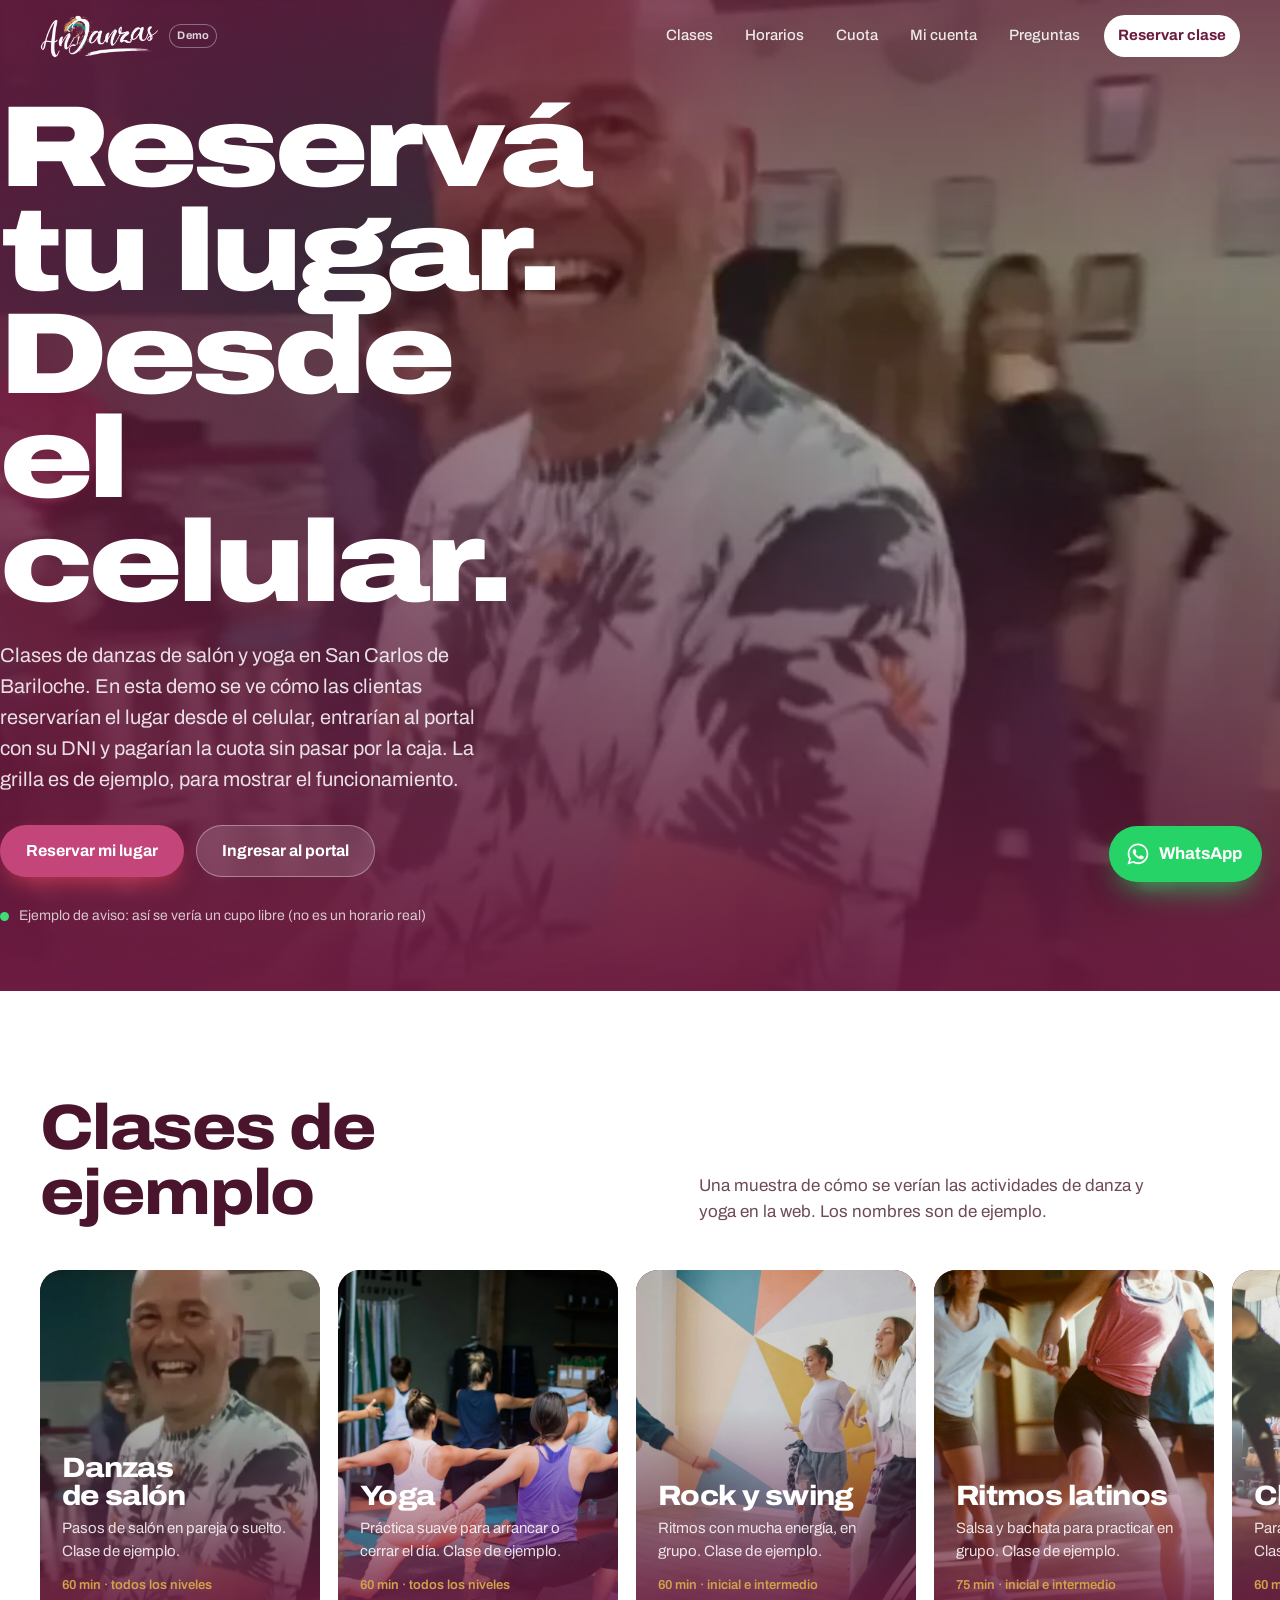
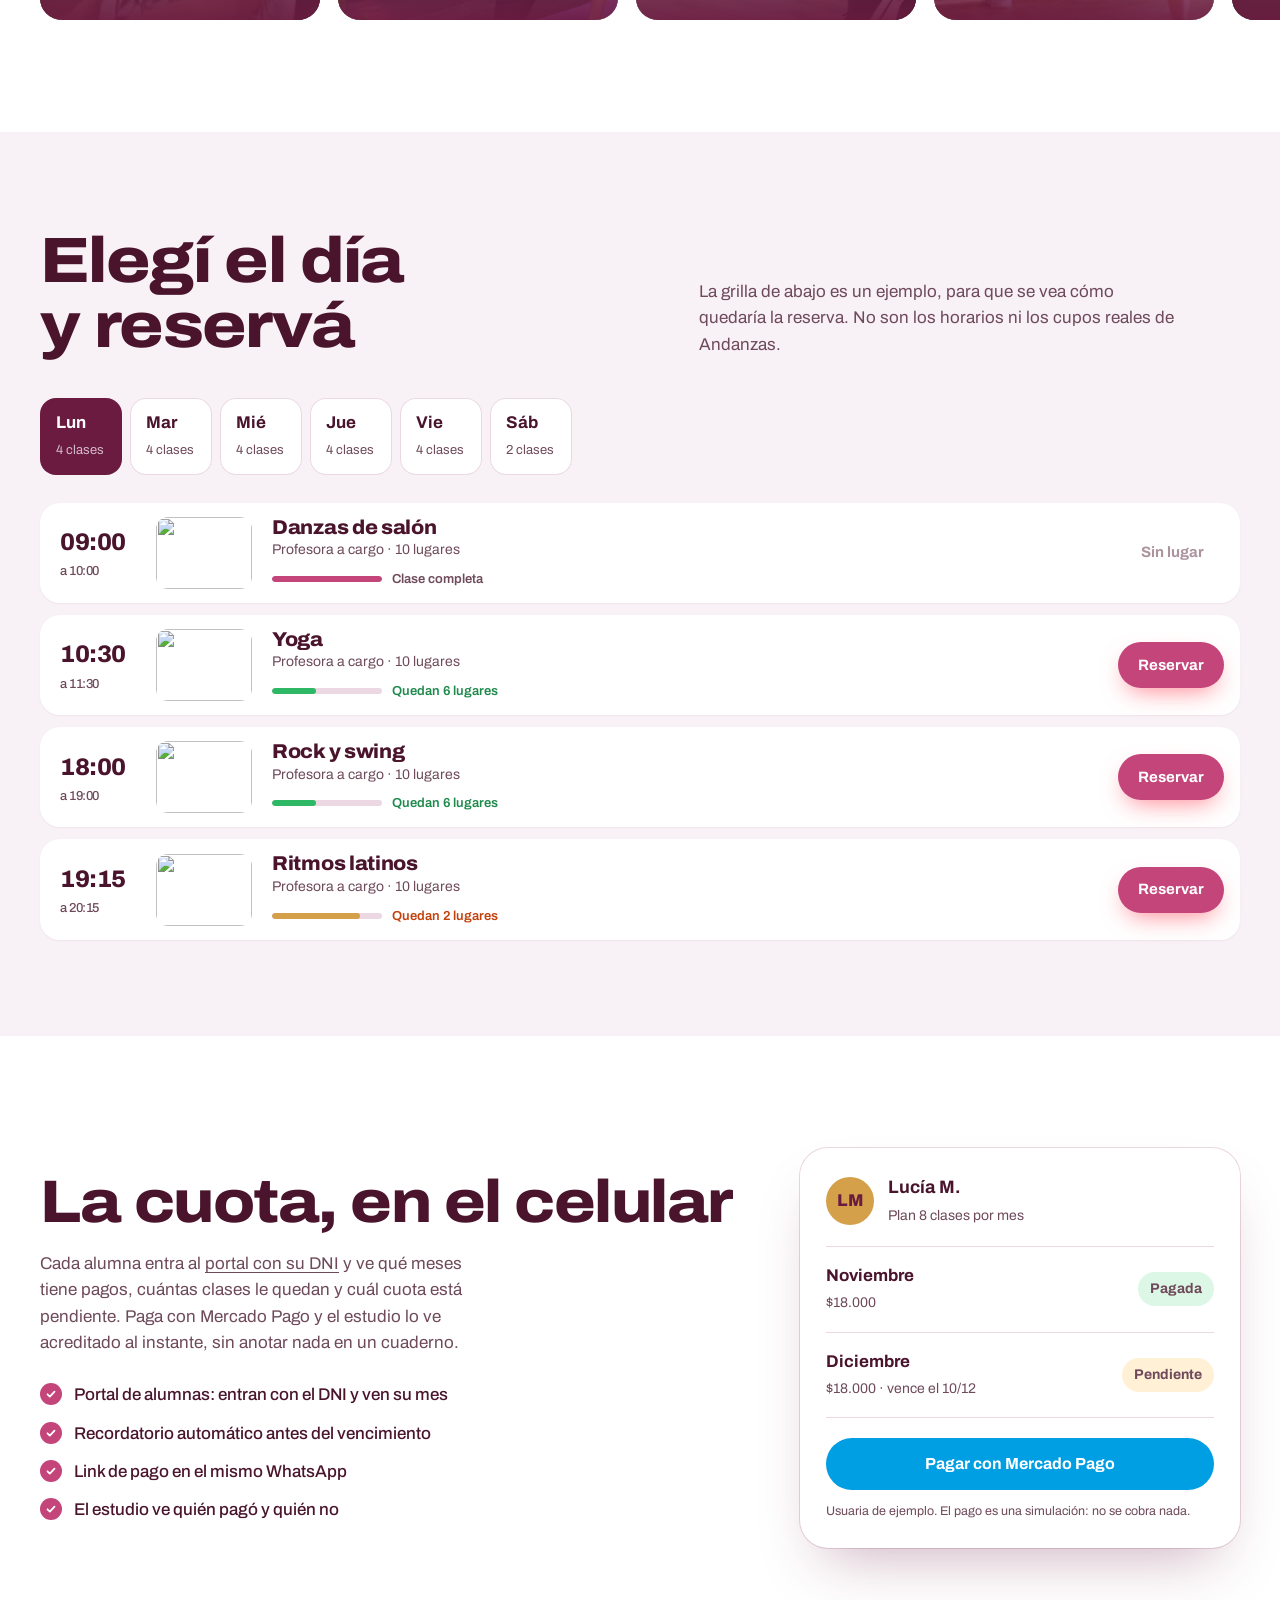
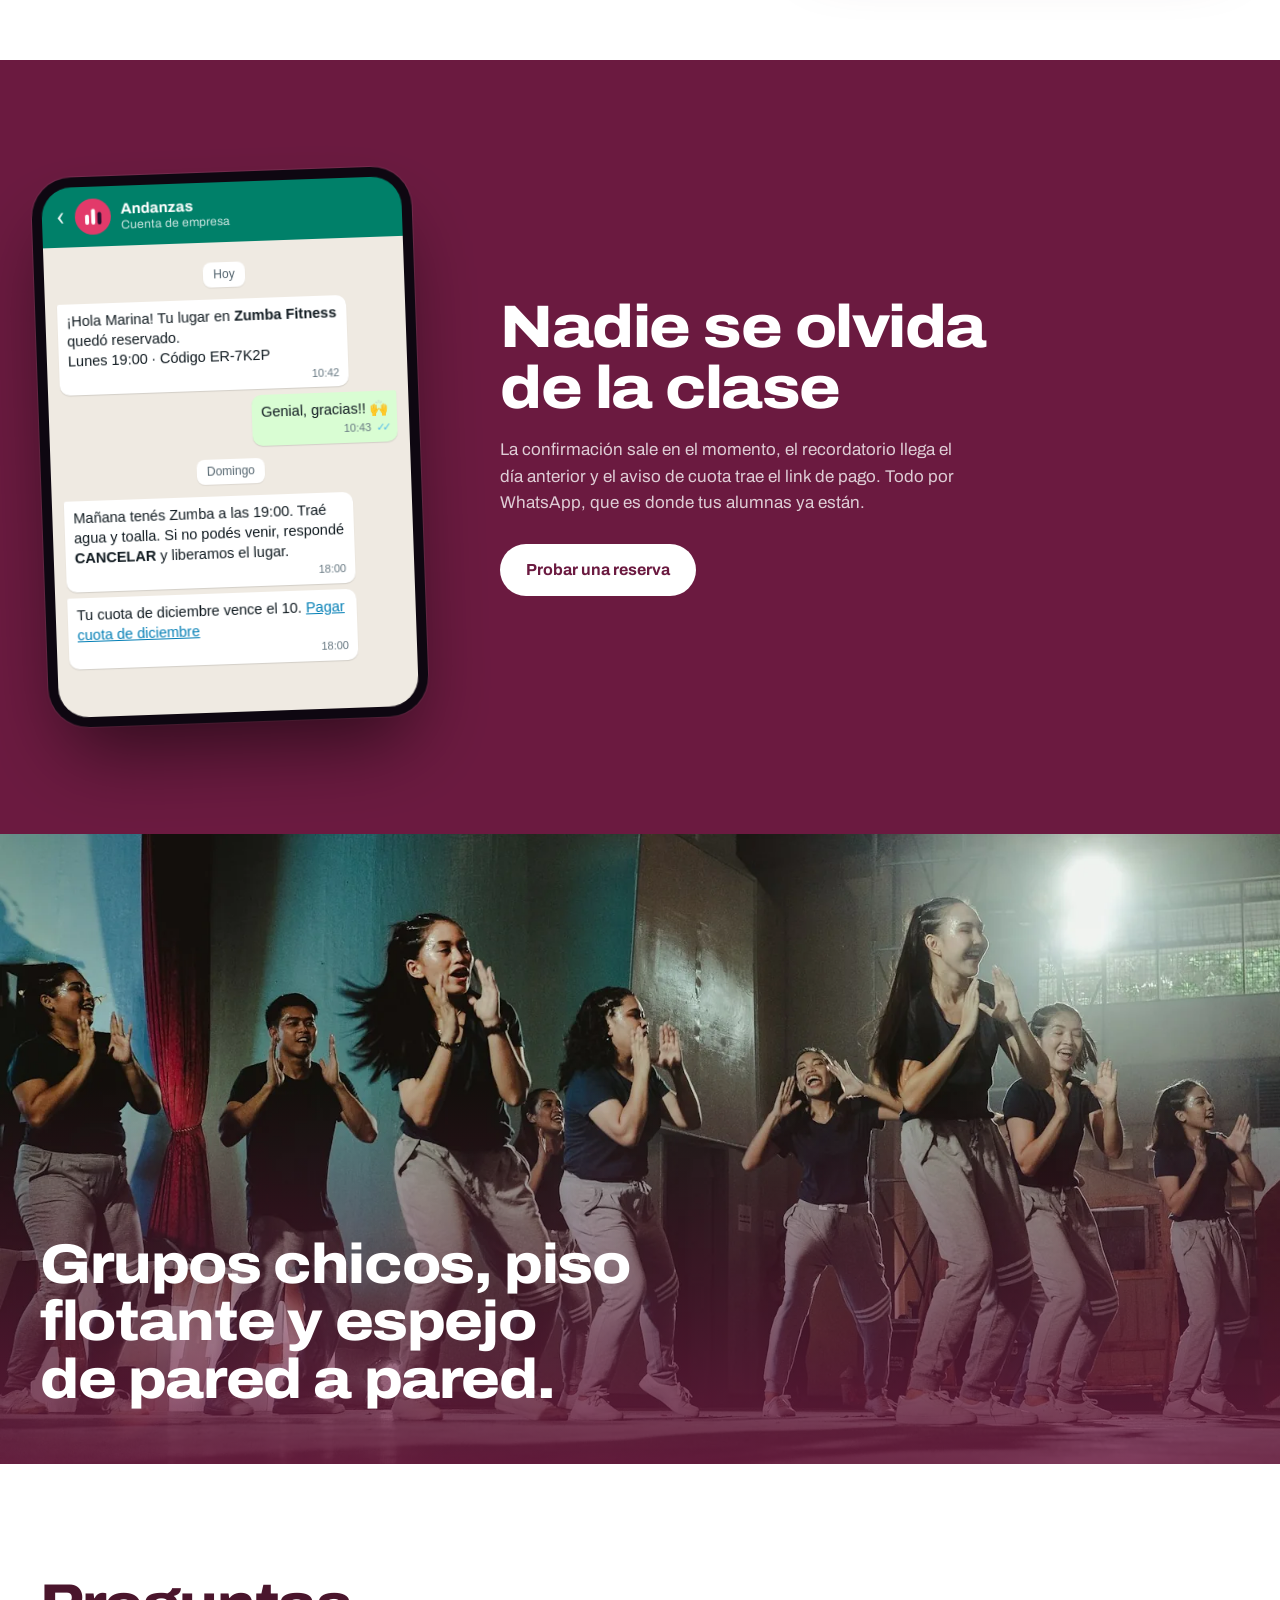
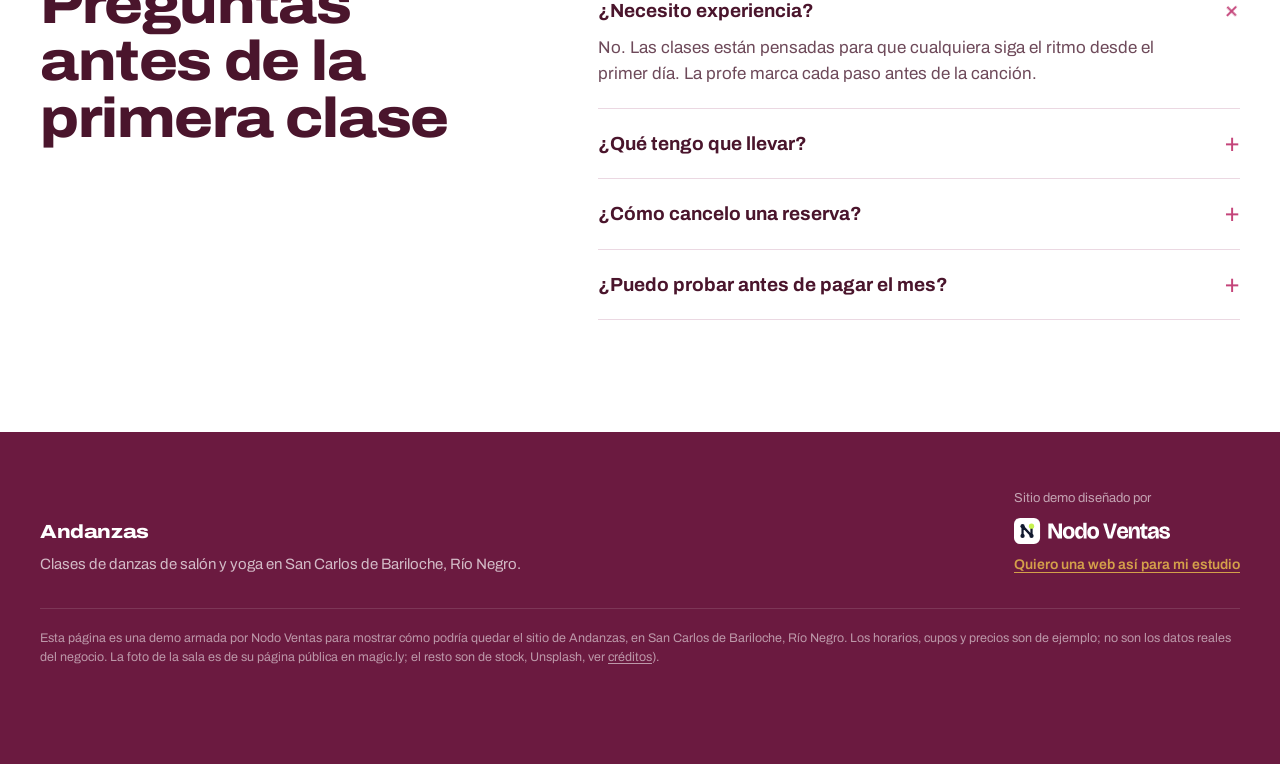
==== commit 2c869652: "Branding real del negocio: logo, colores y fotos públicas" ====
--- a/index.html
+++ b/index.html
@@ -6,8 +6,8 @@
   <title>Andanzas · San Carlos de Bariloche</title>
   <meta name="description" content="Demo de Nodo Ventas para Andanzas, clases de danzas de salón y yoga en San Carlos de Bariloche: reserva desde el celular, portal y cuota. Horarios y precios de ejemplo.">
   <meta name="robots" content="noindex, nofollow">
-  <meta name="theme-color" content="#2A1030">
-  <link rel="icon" href="favicon.svg" type="image/svg+xml">
+  <meta name="theme-color" content="#6B1A40">
+  <link rel="icon" href="img/brand/favicon.png" type="image/png">
   <link rel="preconnect" href="https://fonts.googleapis.com">
   <link rel="preconnect" href="https://fonts.gstatic.com" crossorigin>
   <link href="https://fonts.googleapis.com/css2?family=Archivo:wdth,wght@62..125,400..900&display=swap" rel="stylesheet">
@@ -20,8 +20,7 @@
   <header class="site-header" id="top">
     <div class="wrap header-inner">
       <a class="brand" href="#inicio" aria-label="Andanzas, inicio">
-        <svg class="brand-mark" viewBox="0 0 64 64" aria-hidden="true"><rect width="64" height="64" rx="16" fill="#E23A6A"/><rect x="15" y="26" width="8" height="22" rx="4" fill="#fff"/><rect x="28" y="14" width="8" height="34" rx="4" fill="#fff"/><rect x="41" y="22" width="8" height="26" rx="4" fill="#2A1030"/></svg>
-        <span class="brand-name">Andanzas</span>
+        <img class="brand-logo" src="img/brand/logo.png" alt="Andanzas">
       </a>
       <a class="demo-tag" href="oferta/" title="Sitio demo hecho por Nodo Ventas">Demo</a>
       <button class="menu-btn" type="button" aria-expanded="false" aria-controls="nav" aria-label="Abrir menú"><span></span><span></span></button>
@@ -38,7 +37,7 @@
 
   <main id="contenido">
     <section class="hero" id="inicio">
-      <img class="hero-img" src="img/hero.webp" alt="Alumna bailando con los brazos en alto en una clase" width="1920" height="1280" fetchpriority="high">
+      <img class="hero-img" src="img/brand/hero.webp" alt="Clase de rock and roll en Andanzas, Bariloche" width="1920" height="1280" fetchpriority="high">
       <div class="hero-shade" aria-hidden="true"></div>
       <div class="wrap hero-inner no-video">
         <div class="hero-copy">
@@ -60,7 +59,7 @@
       </div>
       <div class="rail" tabindex="0" aria-label="Clases del estudio">
         <article class="class-tile">
-          <img src="img/clase-latino.webp" alt="Pareja bailando un ritmo de salón" loading="lazy" width="1200" height="900">
+          <img src="img/brand/foto-clase.webp" alt="Alumnos bailando en la sala de Andanzas" loading="lazy" width="1200" height="900">
           <div class="tile-copy"><h3>Danzas de salón</h3><p>Pasos de salón en pareja o suelto. Clase de ejemplo.</p><span class="tile-meta">60 min · todos los niveles</span></div>
         </article>
         <article class="class-tile">
@@ -175,7 +174,7 @@
         <a class="made-link" href="oferta/">Quiero una web así para mi estudio</a>
       </div>
     </div>
-    <p class="wrap legal">Esta página es una demo armada por Nodo Ventas para mostrar cómo podría quedar el sitio de Andanzas, en San Carlos de Bariloche, Río Negro. Los horarios, cupos y precios son de ejemplo; no son los datos reales del negocio. Fotos de stock (Unsplash, ver <a href="CREDITS.md">créditos</a>).</p>
+    <p class="wrap legal">Esta página es una demo armada por Nodo Ventas para mostrar cómo podría quedar el sitio de Andanzas, en San Carlos de Bariloche, Río Negro. Los horarios, cupos y precios son de ejemplo; no son los datos reales del negocio. La foto de la sala es de su página pública en magic.ly; el resto son de stock, Unsplash, ver <a href="CREDITS.md">créditos</a>).</p>
   </footer>
 
   <a class="wa-float" href="https://wa.me/5491100000000?text=Hola%21%20Quiero%20reservar%20una%20clase%20de%20prueba" id="btn-wa" target="_blank" rel="noopener" aria-label="Escribir por WhatsApp">
--- a/styles.css
+++ b/styles.css
@@ -1,14 +1,14 @@
 :root {
-  --plum: #2A1030;
-  --plum-2: #3D1848;
-  --coral: #E23A6A;
-  --coral-ink: #C41F52;
-  --amber: #F3B45C;
+  --plum: #6B1A40;
+  --plum-2: #802850;
+  --coral: #C4457A;
+  --coral-ink: #A83062;
+  --amber: #D4A04A;
   --paper: #FFFFFF;
-  --mist: #F7F1F4;
-  --ink: #2A1030;
-  --ink-soft: #5C4A62;
-  --line: #EADFE6;
+  --mist: #F8F1F5;
+  --ink: #4A152C;
+  --ink-soft: #6E4A5A;
+  --line: #EBD8E2;
   --mp: #009EE3;
   --wa: #25D366;
   --font: "Archivo", "Helvetica Neue", Arial, sans-serif;
@@ -33,11 +33,28 @@
 
 /* header */
 .site-header { position: fixed; inset: 0 0 auto; z-index: 40; color: #fff; transition: background .4s var(--ease), box-shadow .4s var(--ease); }
-.site-header.solid { background: rgba(36, 16, 43, .92); backdrop-filter: saturate(1.4) blur(14px); box-shadow: 0 1px 0 rgba(255,255,255,.08); }
+.site-header.solid { background: rgba(107, 26, 64, .92); backdrop-filter: saturate(1.4) blur(14px); box-shadow: 0 1px 0 rgba(255,255,255,.08); }
 .header-inner { display: flex; align-items: center; justify-content: space-between; min-height: 72px; gap: 16px; }
 .brand { display: inline-flex; align-items: center; gap: 10px; text-decoration: none; }
 .brand-mark { width: 34px; height: 34px; }
 .brand-name { font-weight: 800; font-size: 19px; letter-spacing: -0.02em; font-variation-settings: "wdth" 118; }
+
+/* branding real */
+.brand-logo { display: block; height: 44px; width: auto; max-width: 200px; object-fit: contain; }
+.brand-logo.round { height: 48px; width: 48px; max-width: 48px; border-radius: 50%; background: #fff; object-fit: cover; box-shadow: 0 0 0 1px rgba(255,255,255,.18); }
+.brand-logo.tile { height: 52px; width: auto; max-width: 168px; border-radius: 8px; background: #fff; padding: 3px 5px; object-fit: contain; }
+.brand-wordmark { display: flex; flex-direction: column; justify-content: center; line-height: 1; color: #fff; text-decoration: none; }
+.brand-wordmark .wm-name { font-weight: 500; font-size: 22px; letter-spacing: 0.01em; font-variation-settings: "wdth" 110; }
+.brand-wordmark .wm-sub { font-size: 9px; font-weight: 600; letter-spacing: 0.16em; text-transform: uppercase; opacity: .88; margin-top: 3px; }
+.brand-wordmark.gm .wm-name { font-weight: 800; font-size: 24px; letter-spacing: -0.04em; text-transform: lowercase; font-variation-settings: "wdth" 125; }
+.brand-wordmark.gm .wm-sub { letter-spacing: 0.22em; font-weight: 600; font-size: 9px; }
+@media (max-width: 860px) {
+  .brand-logo { height: 38px; max-width: 150px; }
+  .brand-logo.round { height: 42px; width: 42px; max-width: 42px; }
+  .brand-logo.tile { height: 48px; max-width: 150px; }
+  .brand-wordmark .wm-name { font-size: 20px; }
+}
+
 .nav { display: flex; align-items: center; gap: 4px; }
 .nav a { text-decoration: none; font-size: 15px; font-weight: 500; padding: 9px 14px; border-radius: 999px; opacity: .88; transition: background .2s, opacity .2s; }
 .nav a:hover { opacity: 1; background: rgba(255,255,255,.1); }
@@ -74,7 +91,7 @@
 /* hero */
 .hero { position: relative; min-height: 100svh; display: flex; align-items: flex-end; color: #fff; overflow: hidden; background: var(--plum); }
 .hero-img { position: absolute; inset: 0; width: 100%; height: 100%; object-fit: cover; object-position: 62% 30%; transform: scale(1.06); animation: settle 1.8s var(--ease) forwards; }
-.hero-shade { position: absolute; inset: 0; background: linear-gradient(180deg, rgba(42, 16, 48,.55) 0%, rgba(42, 16, 48,0) 28%, rgba(42, 16, 48,.2) 50%, rgba(42, 16, 48,.94) 100%), linear-gradient(90deg, rgba(42, 16, 48,.7) 0%, rgba(42, 16, 48,0) 65%); }
+.hero-shade { position: absolute; inset: 0; background: linear-gradient(180deg, rgba(107, 26, 64,.55) 0%, rgba(107, 26, 64,0) 28%, rgba(107, 26, 64,.2) 50%, rgba(107, 26, 64,.94) 100%), linear-gradient(90deg, rgba(107, 26, 64,.7) 0%, rgba(107, 26, 64,0) 65%); }
 .hero-inner { position: relative; padding: 96px 0 64px; display: grid; grid-template-columns: 1.15fr minmax(260px, 360px); gap: 40px; align-items: end; width: 100%; }
 .hero-video { width: min(100%, 360px); aspect-ratio: 9 / 16; justify-self: end; border-radius: 22px; overflow: hidden; background: #000; box-shadow: 0 28px 60px -18px rgba(0,0,0,.7), 0 0 0 1px rgba(255,255,255,.14); }
 .hero-video video { width: 100%; height: 100%; display: block; object-fit: contain; background: #000; }
@@ -104,7 +121,7 @@
 @media (max-width: 860px) { .rail { grid-auto-columns: 78%; } }
 .class-tile { position: relative; scroll-snap-align: start; border-radius: 22px; overflow: hidden; aspect-ratio: 4 / 5; background: var(--plum); color: #fff; isolation: isolate; }
 .class-tile img { position: absolute; inset: 0; width: 100%; height: 100%; object-fit: cover; transition: transform .8s var(--ease); z-index: -1; }
-.class-tile::after { content: ""; position: absolute; inset: 0; z-index: -1; background: linear-gradient(180deg, rgba(42, 16, 48,0) 40%, rgba(42, 16, 48,.92) 100%); }
+.class-tile::after { content: ""; position: absolute; inset: 0; z-index: -1; background: linear-gradient(180deg, rgba(107, 26, 64,0) 40%, rgba(107, 26, 64,.92) 100%); }
 .class-tile:hover img { transform: scale(1.05); }
 .tile-copy { position: absolute; inset: auto 0 0; padding: 22px; }
 .tile-copy h3 { font-size: 28px; }
@@ -121,7 +138,7 @@
 .day[aria-selected="true"] { background: var(--plum); color: #fff; box-shadow: none; }
 .day[aria-selected="true"] small { color: rgba(255,255,255,.7); }
 .schedule { display: grid; gap: 12px; }
-.slot { display: grid; grid-template-columns: 76px 96px 1fr auto; align-items: center; gap: 20px; padding: 14px 16px 14px 20px; border-radius: 20px; background: #fff; box-shadow: 0 1px 2px rgba(42, 16, 48,.06); animation: rise .5s var(--ease) both; opacity: 0; transform: translateY(8px); }
+.slot { display: grid; grid-template-columns: 76px 96px 1fr auto; align-items: center; gap: 20px; padding: 14px 16px 14px 20px; border-radius: 20px; background: #fff; box-shadow: 0 1px 2px rgba(107, 26, 64,.06); animation: rise .5s var(--ease) both; opacity: 0; transform: translateY(8px); }
 .slot:nth-child(2) { animation-delay: .05s; } .slot:nth-child(3) { animation-delay: .1s; }
 .slot-time { font-size: 24px; font-weight: 800; font-variant-numeric: tabular-nums; letter-spacing: -0.02em; }
 .slot-time small { display: block; font-size: 13px; font-weight: 500; color: var(--ink-soft); }
@@ -151,7 +168,7 @@
 .ticks { list-style: none; padding: 0; margin: 26px 0 0; display: grid; gap: 12px; }
 .ticks li { display: flex; gap: 12px; align-items: flex-start; font-weight: 500; }
 .ticks li::before { content: ""; flex: 0 0 22px; height: 22px; border-radius: 50%; background: var(--coral) url("data:image/svg+xml,%3Csvg xmlns='http://www.w3.org/2000/svg' viewBox='0 0 24 24'%3E%3Cpath d='M6 12.5l4 4L18 8' fill='none' stroke='white' stroke-width='3' stroke-linecap='round' stroke-linejoin='round'/%3E%3C/svg%3E") center/14px no-repeat; margin-top: 1px; }
-.account { background: #fff; border-radius: 28px; padding: 26px; box-shadow: 0 30px 60px -24px rgba(42, 16, 48,.35), 0 0 0 1px var(--line); }
+.account { background: #fff; border-radius: 28px; padding: 26px; box-shadow: 0 30px 60px -24px rgba(107, 26, 64,.35), 0 0 0 1px var(--line); }
 .account-head { display: flex; gap: 14px; align-items: center; padding-bottom: 18px; border-bottom: 1px solid var(--line); }
 .account-head strong { display: block; font-size: 18px; } .account-head span { color: var(--ink-soft); font-size: 14px; }
 .avatar { width: 48px; height: 48px; border-radius: 50%; display: grid; place-items: center; background: var(--amber); color: var(--plum); font-weight: 800; }
@@ -191,7 +208,7 @@
 /* sala */
 .sala { position: relative; min-height: 70vh; display: flex; align-items: flex-end; color: #fff; }
 .sala img { position: absolute; inset: 0; width: 100%; height: 100%; object-fit: cover; }
-.sala::before { content: ""; position: absolute; inset: 0; z-index: 1; background: linear-gradient(0deg, rgba(42, 16, 48,.85), rgba(42, 16, 48,0) 60%); }
+.sala::before { content: ""; position: absolute; inset: 0; z-index: 1; background: linear-gradient(0deg, rgba(107, 26, 64,.85), rgba(107, 26, 64,0) 60%); }
 .sala-copy { position: relative; z-index: 2; padding-bottom: 56px; }
 .sala-copy h2 { font-size: clamp(30px, 4.4vw, 56px); max-width: 18ch; }
 
@@ -221,7 +238,7 @@
 .wa-float { position: fixed; right: 18px; bottom: 18px; z-index: 50; display: inline-flex; align-items: center; gap: 8px; height: 56px; padding: 0 20px 0 16px; border-radius: 999px; background: var(--wa); color: #fff; font-weight: 700; text-decoration: none; box-shadow: 0 14px 30px -10px rgba(37,211,102,.8); transition: transform .2s var(--ease); }
 .wa-float:hover { transform: translateY(-2px); }
 .wa-float svg { width: 26px; height: 26px; }
-.demo-chip { position: fixed; left: 14px; bottom: 18px; z-index: 50; font-size: 12px; font-weight: 600; text-decoration: none; padding: 7px 12px; border-radius: 999px; background: rgba(42, 16, 48,.78); color: rgba(255,255,255,.9); backdrop-filter: blur(8px); box-shadow: inset 0 0 0 1px rgba(255,255,255,.18); }
+.demo-chip { position: fixed; left: 14px; bottom: 18px; z-index: 50; font-size: 12px; font-weight: 600; text-decoration: none; padding: 7px 12px; border-radius: 999px; background: rgba(107, 26, 64,.78); color: rgba(255,255,255,.9); backdrop-filter: blur(8px); box-shadow: inset 0 0 0 1px rgba(255,255,255,.18); }
 @media (max-width: 520px) { .wa-float span { display: none; } .wa-float { padding: 0; width: 56px; justify-content: center; } }
 
 /* modal */
